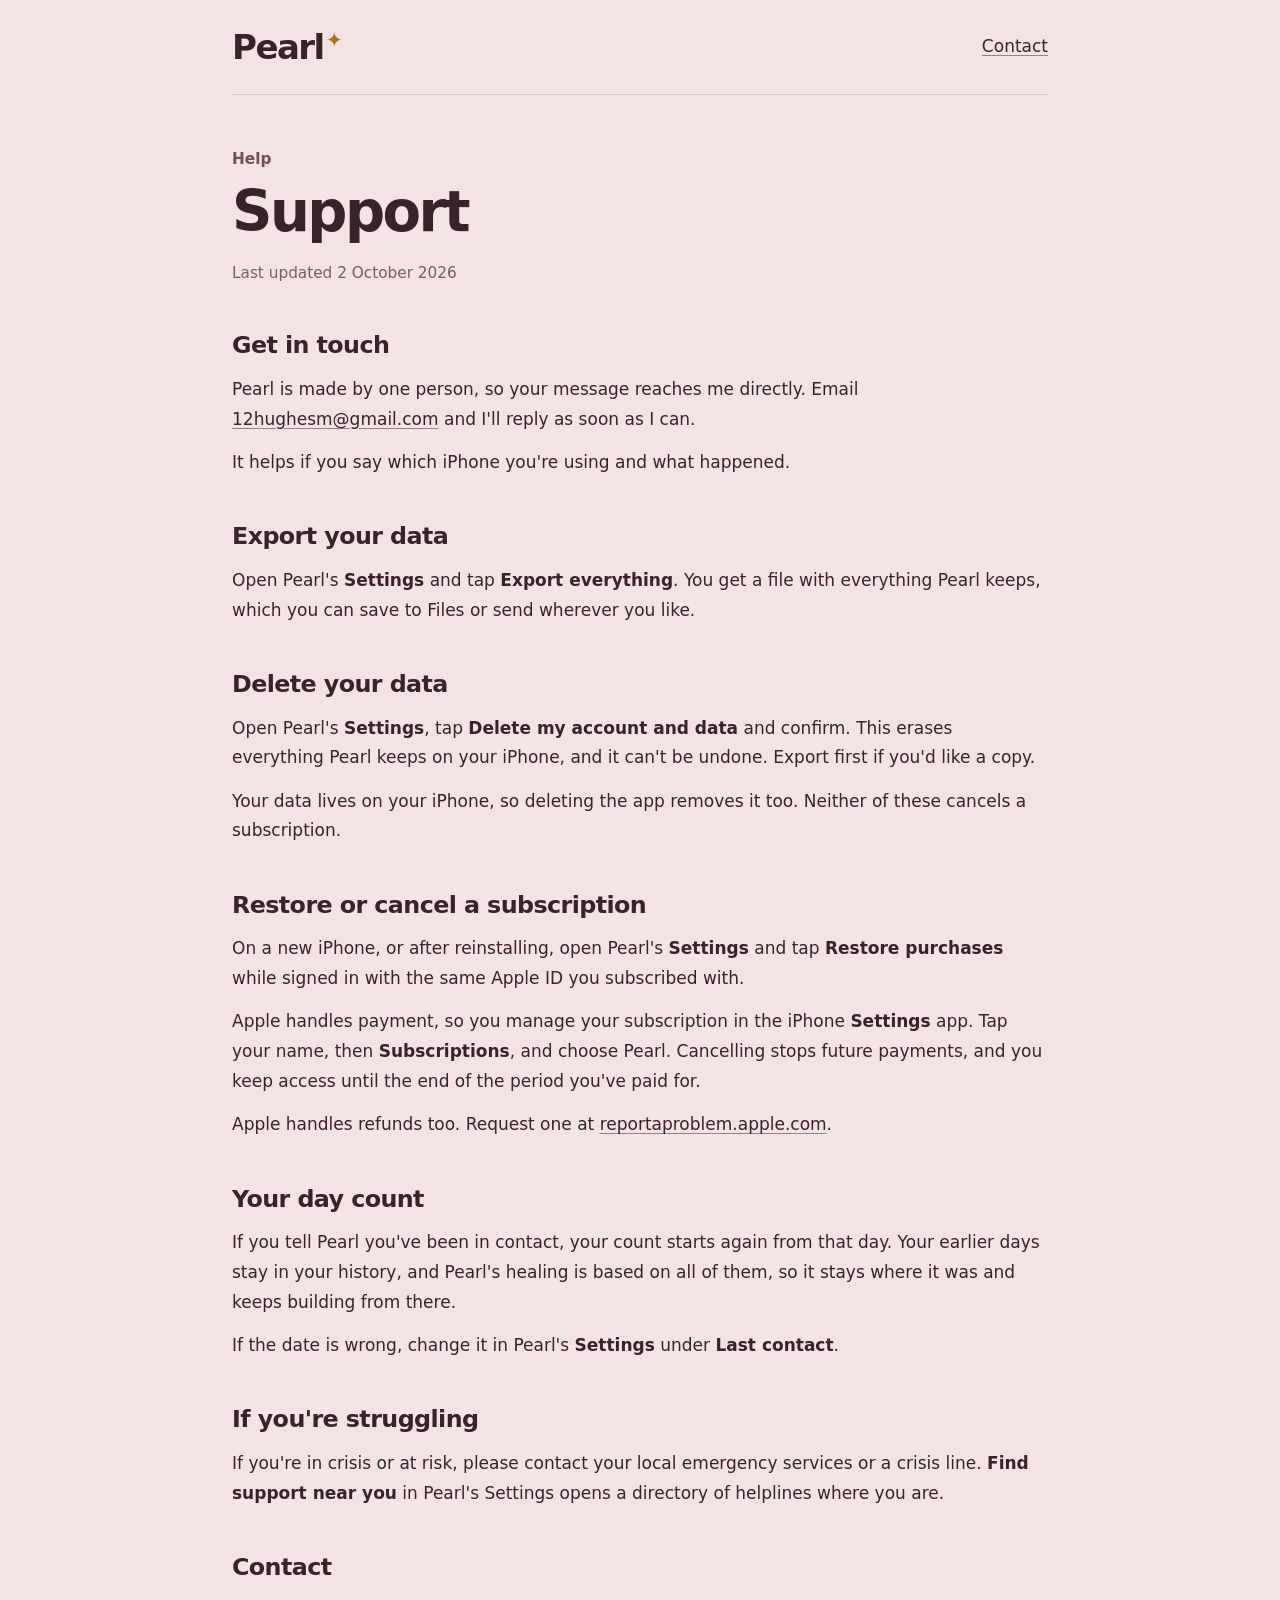
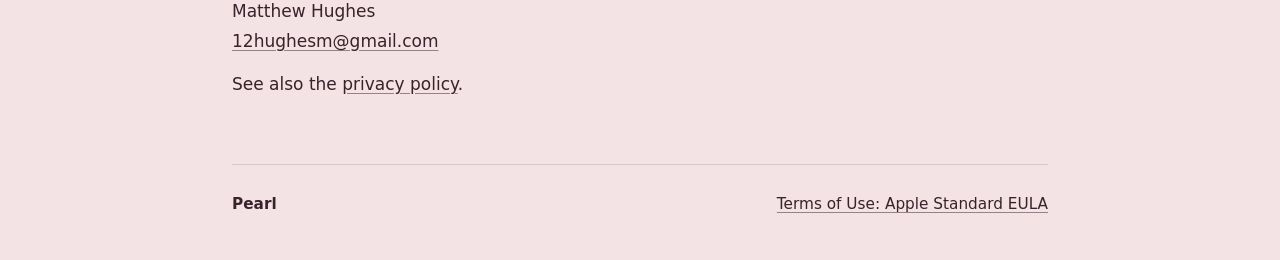
==== support.html @ 536eded9 "Pearl privacy policy and support pages Co-Authored-By: Claude Opus 5.5 <noreply@anthropic.com> Claud" ====
<!doctype html>
<html lang="en-GB">
<head>
  <meta charset="utf-8">
  <meta name="viewport" content="width=device-width, initial-scale=1">
  <meta name="description" content="Get help with Pearl: contact details, your data, subscriptions and your day count.">
  <title>Support · Pearl</title>
  <link rel="stylesheet" href="styles.css">
</head>
<body>
  <header><a class="wordmark" href="./" aria-label="Pearl home">Pearl<span aria-hidden="true">✦</span></a><a href="#contact">Contact</a></header>
  <main>
    <p class="eyebrow">Help</p>
    <h1>Support</h1>
    <p class="updated">Last updated 2 October 2026</p>

    <section aria-labelledby="contact-top">
      <h2 id="contact-top">Get in touch</h2>
      <p>Pearl is made by one person, so your message reaches me directly. Email <a href="mailto:12hughesm@gmail.com">12hughesm@gmail.com</a> and I'll reply as soon as I can.</p>
      <p>It helps if you say which iPhone you're using and what happened.</p>
    </section>

    <section aria-labelledby="export">
      <h2 id="export">Export your data</h2>
      <p>Open Pearl's <strong>Settings</strong> and tap <strong>Export everything</strong>. You get a file with everything Pearl keeps, which you can save to Files or send wherever you like.</p>
    </section>

    <section aria-labelledby="delete">
      <h2 id="delete">Delete your data</h2>
      <p>Open Pearl's <strong>Settings</strong>, tap <strong>Delete my account and data</strong> and confirm. This erases everything Pearl keeps on your iPhone, and it can't be undone. Export first if you'd like a copy.</p>
      <p>Your data lives on your iPhone, so deleting the app removes it too. Neither of these cancels a subscription.</p>
    </section>

    <section aria-labelledby="subscription">
      <h2 id="subscription">Restore or cancel a subscription</h2>
      <p>On a new iPhone, or after reinstalling, open Pearl's <strong>Settings</strong> and tap <strong>Restore purchases</strong> while signed in with the same Apple ID you subscribed with.</p>
      <p>Apple handles payment, so you manage your subscription in the iPhone <strong>Settings</strong> app. Tap your name, then <strong>Subscriptions</strong>, and choose Pearl. Cancelling stops future payments, and you keep access until the end of the period you've paid for.</p>
      <p>Apple handles refunds too. Request one at <a href="https://reportaproblem.apple.com">reportaproblem.apple.com</a>.</p>
    </section>

    <section aria-labelledby="count">
      <h2 id="count">Your day count</h2>
      <p>If you tell Pearl you've been in contact, your count starts again from that day. Your earlier days stay in your history, and Pearl's healing is based on all of them, so it stays where it was and keeps building from there.</p>
      <p>If the date is wrong, change it in Pearl's <strong>Settings</strong> under <strong>Last contact</strong>.</p>
    </section>

    <section aria-labelledby="crisis">
      <h2 id="crisis">If you're struggling</h2>
      <p>If you're in crisis or at risk, please contact your local emergency services or a crisis line. <strong>Find support near you</strong> in Pearl's Settings opens a directory of helplines where you are.</p>
    </section>

    <section aria-labelledby="contact">
      <h2 id="contact">Contact</h2>
      <p>Matthew Hughes<br><a href="mailto:12hughesm@gmail.com">12hughesm@gmail.com</a></p>
      <p>See also the <a href="./">privacy policy</a>.</p>
    </section>
  </main>
  <footer><span>Pearl</span><a href="https://www.apple.com/legal/internet-services/itunes/dev/stdeula/">Terms of Use: Apple Standard EULA</a></footer>
</body>
</html>
---- styles.css ----
:root { color-scheme: light; font-family: ui-sans-serif, system-ui, -apple-system, BlinkMacSystemFont, "Segoe UI", sans-serif; color: #38222b; background: #f4e3e4; font-size: 17px; }
* { box-sizing: border-box; }
body { margin: 0; line-height: 1.75; background: #f4e3e4; }
header, main, footer { width: min(100% - 3rem, 48rem); margin-inline: auto; }
header { display: flex; justify-content: space-between; align-items: center; padding-block: 1.75rem; border-bottom: 1px solid #38222b26; }
a { color: #38222b; text-decoration-color: #38222b80; text-underline-offset: .18em; overflow-wrap: anywhere; }
a:hover { color: #6f5058; text-decoration-color: currentColor; }
a:focus-visible { outline: 3px solid #a8721f; outline-offset: 5px; border-radius: 2px; }
.wordmark { color: #38222b; font-size: 2rem; font-weight: 800; text-decoration: none; letter-spacing: -.045em; line-height: 1; }
.wordmark span { color: #a8721f; font-size: 1.2rem; vertical-align: super; margin-left: .12rem; }
main { padding-block: 3rem; }
.eyebrow { color: #6f5058; font-size: .9rem; font-weight: 700; margin: 0 0 .5rem; }
h1 { font-size: clamp(2.25rem, 7vw, 3.3rem); line-height: 1.1; letter-spacing: -.045em; margin: 0; }
.updated { color: #7a5b64; margin-block: 1rem 1.75rem; font-size: .9rem; }
.notice { padding: 1.25rem; border-left: 4px solid #a8721f; background: #fff9f8; border-radius: 0 .65rem .65rem 0; font-size: .95rem; }
section { margin-top: 2.5rem; scroll-margin-top: 1.5rem; }
h2 { font-size: 1.4rem; line-height: 1.35; letter-spacing: -.025em; margin-bottom: .8rem; }
p { margin-block: .8rem; }
ul { padding-left: 1.35rem; }
li { margin-block: .85rem; }
dt { font-weight: 700; margin-top: 1.5rem; }
dd { margin: .3rem 0 0; }
footer { padding-block: 1.5rem 2.5rem; border-top: 1px solid #38222b26; display: flex; justify-content: space-between; gap: 1rem; flex-wrap: wrap; font-size: .9rem; color: #6f5058; }
footer span { font-weight: 700; color: #38222b; }
@media (max-width: 480px) { header, main, footer { width: calc(100% - 2rem); } main { padding-top: 2rem; } }
@media print { :root, body { background: white; color: black; } header, main, footer { width: 100%; } a { color: inherit; } .notice { background: none; } }
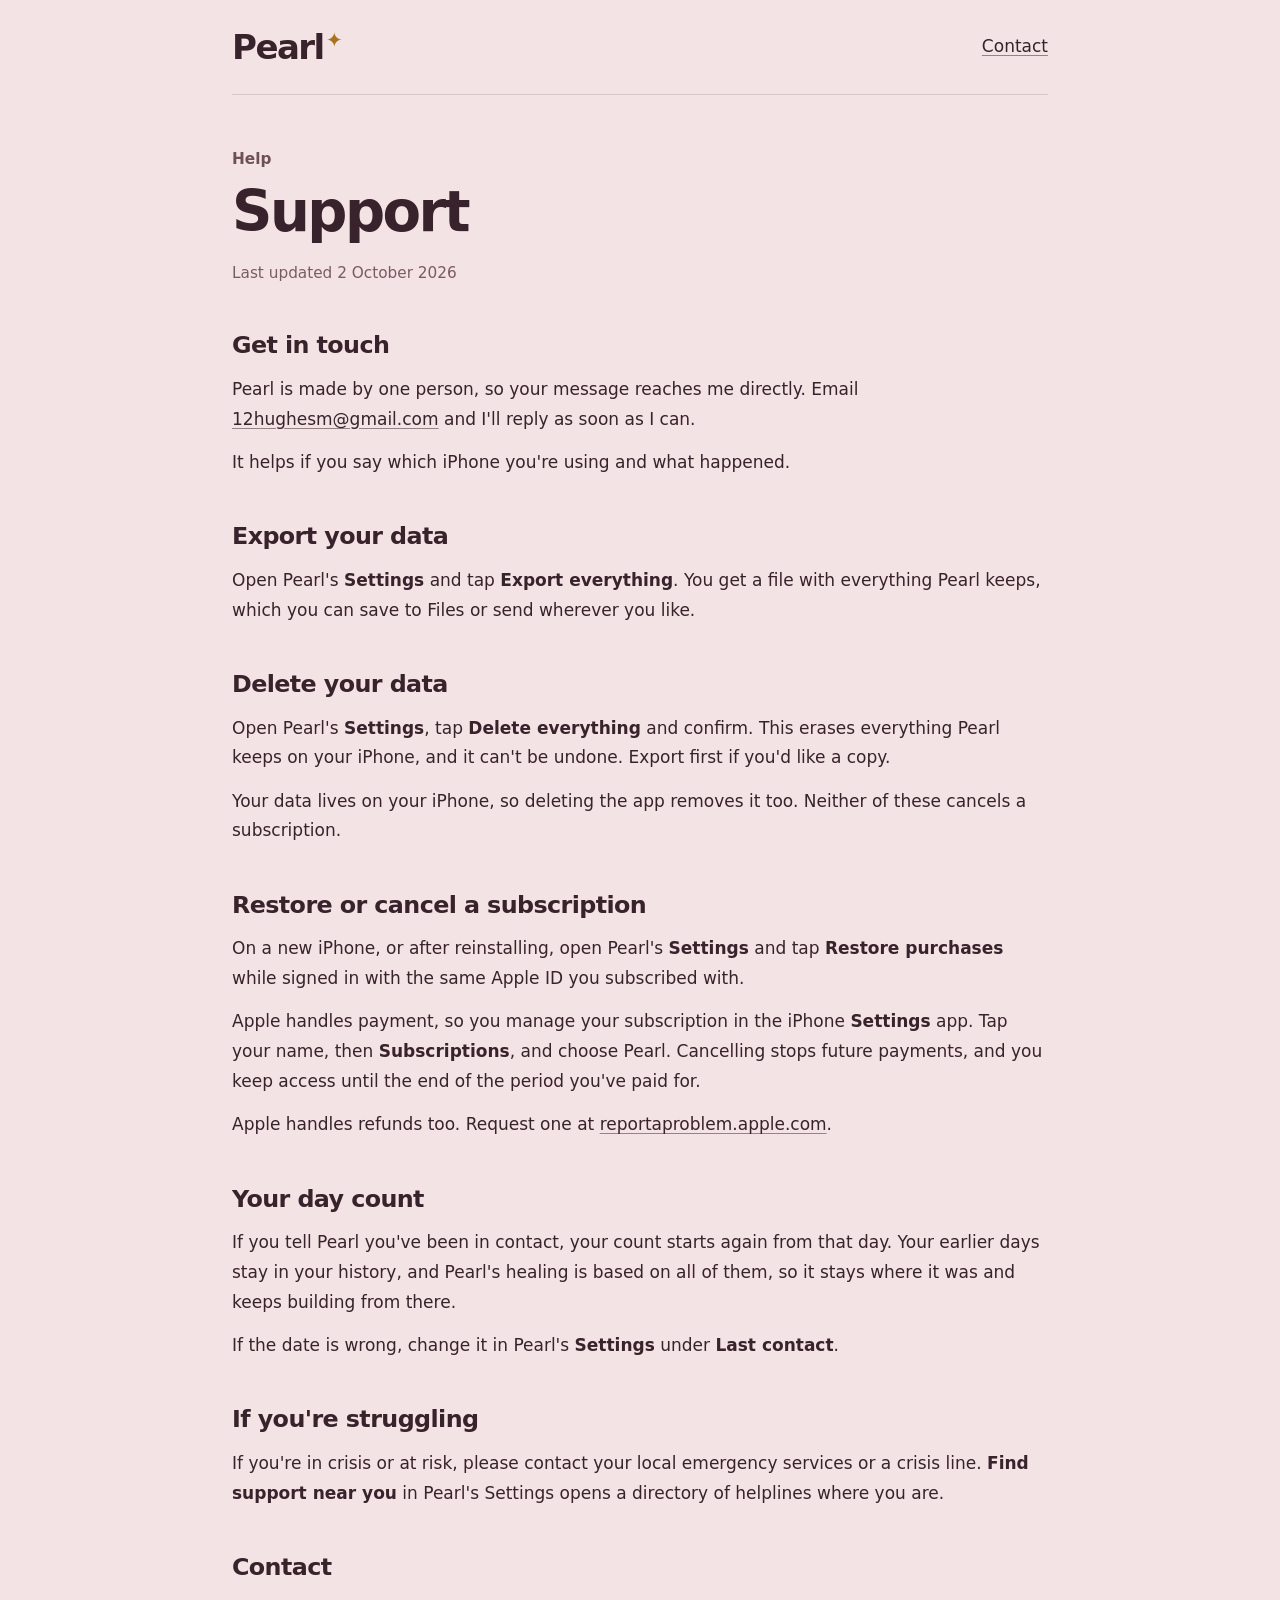
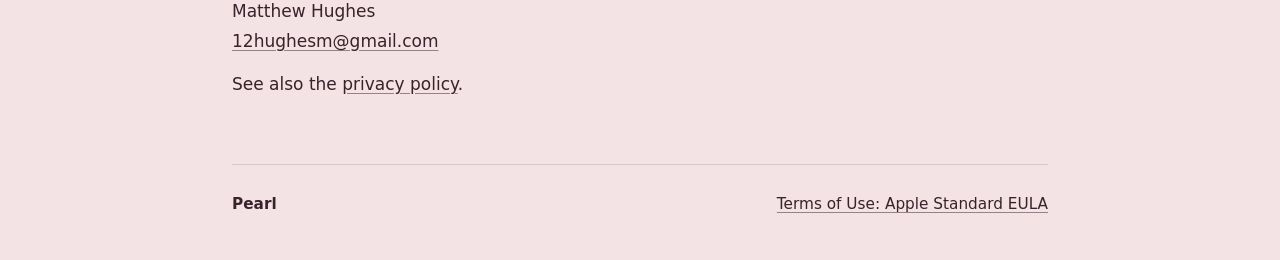
==== commit cf92c7b7: "Use the app's renamed Delete everything button Co-Authored-By: Claude Opus 5.5 <noreply@anthropic.co" ====
--- a/support.html
+++ b/support.html
@@ -27,7 +27,7 @@
 
     <section aria-labelledby="delete">
       <h2 id="delete">Delete your data</h2>
-      <p>Open Pearl's <strong>Settings</strong>, tap <strong>Delete my account and data</strong> and confirm. This erases everything Pearl keeps on your iPhone, and it can't be undone. Export first if you'd like a copy.</p>
+      <p>Open Pearl's <strong>Settings</strong>, tap <strong>Delete everything</strong> and confirm. This erases everything Pearl keeps on your iPhone, and it can't be undone. Export first if you'd like a copy.</p>
       <p>Your data lives on your iPhone, so deleting the app removes it too. Neither of these cancels a subscription.</p>
     </section>
 
